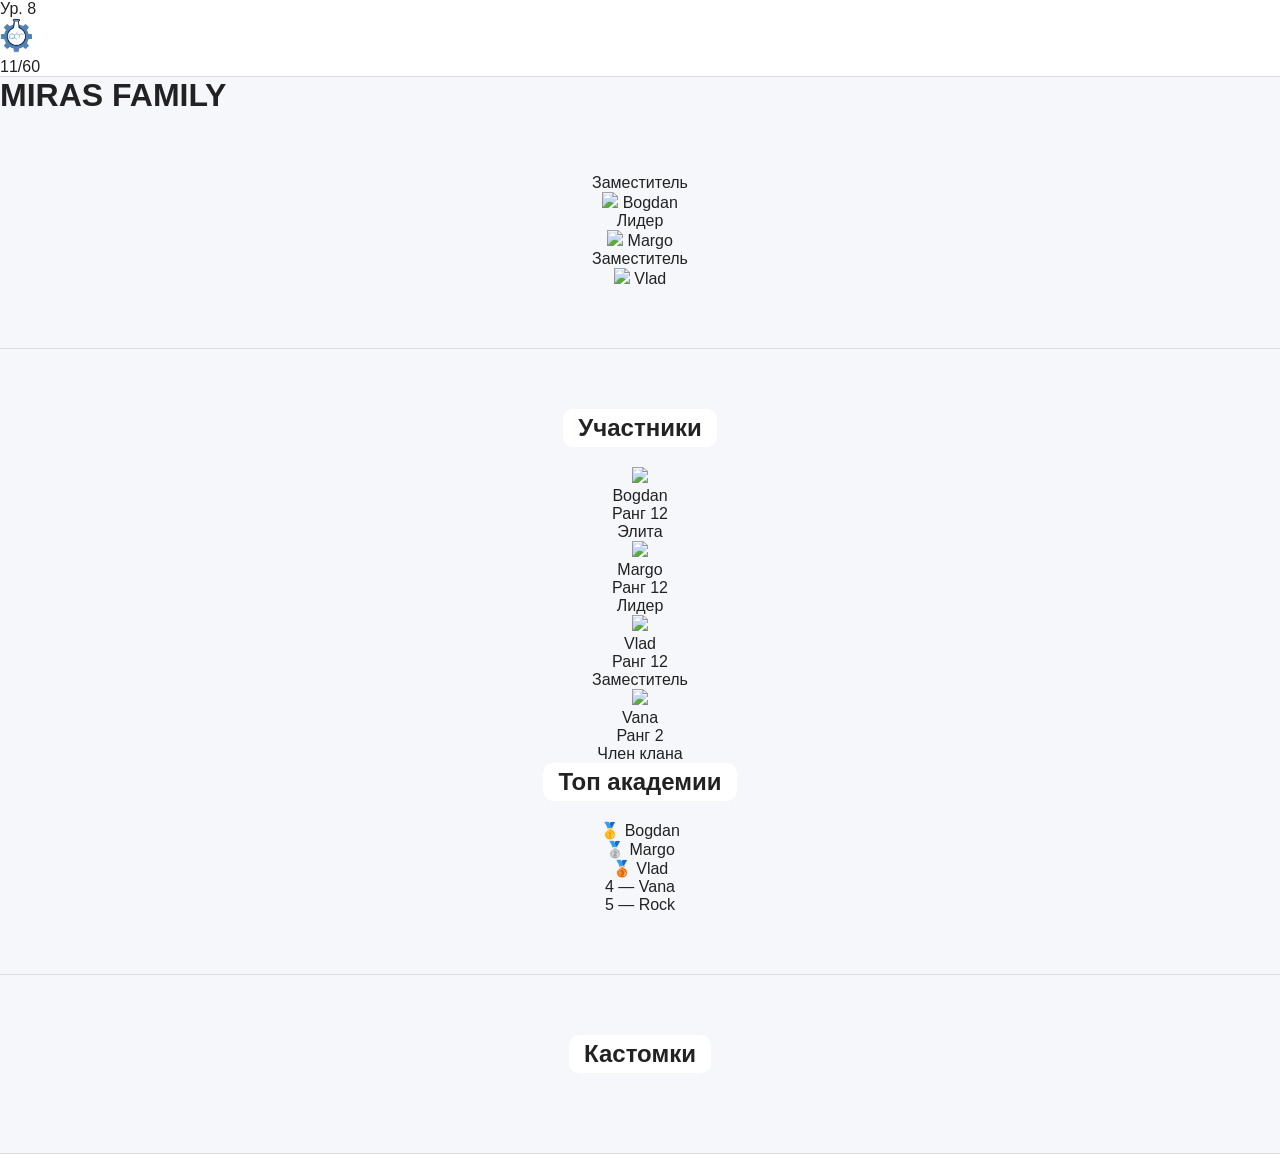
==== index.html @ 9ee2e356 "Update index.html" ====
<!DOCTYPE html>
<html lang="ru">
<head>
  <meta charset="UTF-8">
  <meta name="viewport" content="width=device-width, initial-scale=1.0">
  <title>MIRAS FAMILY</title>
  <link rel="stylesheet" href="styles.css">
</head>
<body>

<header class="header">
  <div>Ур. 8</div>

  <div class="logo">
    <img src="logo.png">
  </div>

  <div>11/60</div>
</header>

<h1 class="title">MIRAS FAMILY</h1>

<!-- ЛИДЕРЫ -->
<section class="leaders">

  <div class="leader">
    <p class="role zam-role">Заместитель</p>
    <img src="img/bogdan.png" class="avatar">
    <span>Bogdan</span>
  </div>

  <div class="leader center">
    <p class="role leader-role">Лидер</p>
    <img src="img/margo.png" class="avatar">
    <span>Margo</span>
  </div>

  <div class="leader">
    <p class="role zam-role">Заместитель</p>
    <img src="img/vlad.png" class="avatar">
    <span>Vlad</span>
  </div>

</section>

<!-- ОСНОВА -->
<section class="main">

  <div class="members">
    <h2>Участники</h2>

    <div class="member">
      <img src="img/bogdan.png" class="avatar small">
      <div>
        <p>Bogdan</p>
        <span>Ранг 12</span><br>
        <span class="role elite-role">Элита</span>
      </div>
    </div>

    <div class="member">
      <img src="img/margo.png" class="avatar small">
      <div>
        <p>Margo</p>
        <span>Ранг 12</span><br>
        <span class="role leader-role">Лидер</span>
      </div>
    </div>

    <div class="member">
      <img src="img/vlad.png" class="avatar small">
      <div>
        <p>Vlad</p>
        <span>Ранг 12</span><br>
        <span class="role zam-role">Заместитель</span>
      </div>
    </div>

    <div class="member">
      <img src="img/vana.png" class="avatar small">
      <div>
        <p>Vana</p>
        <span>Ранг 2</span><br>
        <span class="role member-role">Член клана</span>
      </div>
    </div>

  </div>

  <div class="top">
    <h2>Топ академии</h2>

    <div class="top-item">🥇 Bogdan</div>
    <div class="top-item">🥈 Margo</div>
    <div class="top-item">🥉 Vlad</div>
    <div class="top-item">4 — Vana</div>
    <div class="top-item">5 — Rock</div>
  </div>

</section>

<section class="customs">
  <h2>Кастомки</h2>
</section>

</body>
</html>
---- styles.css ----
* {
  margin: 0;
  padding: 0;
  box-sizing: border-box;
  font-family: Arial, sans-serif;
}

body {
  background: #f5f7fa;
  color: #222;
}

.container {
  width: 90%;
  max-width: 1200px;
  margin: auto;
}

/* HEADER */
header {
  background: white;
  border-bottom: 1px solid #ddd;
}

.top-bar {
  display: flex;
  justify-content: space-between;
  padding: 10px 0;
  font-size: 14px;
}

.logo {
  display: flex;
  align-items: center;
}

.logo img {
  height: 40px;
  margin-right: 10px;
}

/* NAV */
nav {
  display: flex;
  justify-content: center;
  gap: 25px;
  padding: 10px 0;
}

nav a {
  text-decoration: none;
  color: #333;
  font-weight: 500;
}

nav a:hover {
  color: #0077ff;
}

/* BUTTON */
.btn {
  border: 1px solid #0077ff;
  padding: 6px 12px;
  border-radius: 6px;
  color: #0077ff;
}

/* SECTIONS */
section {
  padding: 60px 0;
  border-bottom: 1px solid #ddd;
  text-align: center;
}

h2 {
  display: inline-block;
  padding: 5px 15px;
  background: white;
  border-radius: 10px;
  margin-bottom: 20px;
}

/* FOOTER */
footer {
  background: white;
  padding: 40px 0;
  font-size: 14px;
}

.footer-grid {
  display: flex;
  justify-content: space-between;
  flex-wrap: wrap;
  gap: 20px;
}

.footer-col {
  max-width: 250px;
}

.footer-bottom {
  margin-top: 20px;
  text-align: center;
  font-size: 13px;
  color: #777;
}
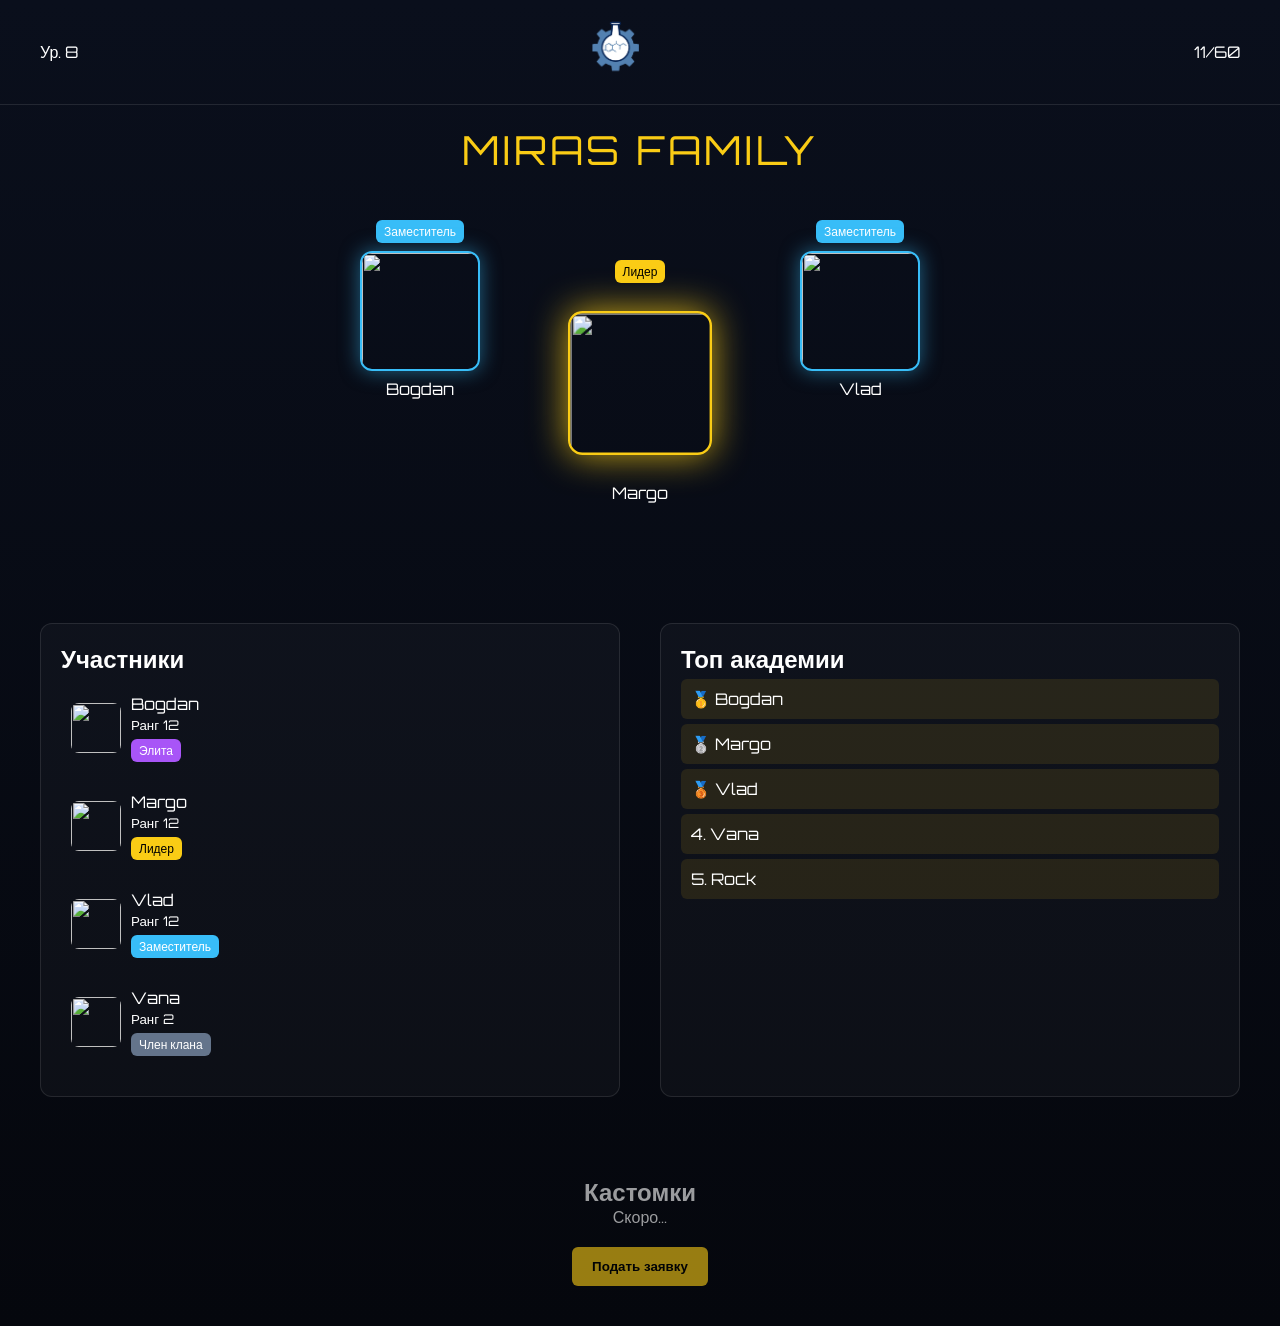
==== commit b9f91468: "Update index.html" ====
--- a/index.html
+++ b/index.html
@@ -1,107 +1,246 @@
 <!DOCTYPE html>
 <html lang="ru">
 <head>
-  <meta charset="UTF-8">
-  <meta name="viewport" content="width=device-width, initial-scale=1.0">
-  <title>MIRAS FAMILY</title>
-  <link rel="stylesheet" href="styles.css">
+    <meta charset="UTF-8">
+    <meta name="viewport" content="width=device-width, initial-scale=1.0">
+    <title>MIRAS FAMILY | PUBG MOBILE</title>
+    <link href="https://fonts.googleapis.com/css2?family=Orbitron:wght@400;700&display=swap" rel="stylesheet">
+    <style>
+        * {
+            margin: 0;
+            padding: 0;
+            box-sizing: border-box;
+        }
+
+        body {
+            font-family: 'Orbitron', sans-serif;
+            background: linear-gradient(180deg,#0a0f1c,#05070d);
+            color: #fff;
+        }
+
+        header {
+            display: flex;
+            justify-content: space-between;
+            align-items: center;
+            padding: 20px 40px;
+            border-bottom: 1px solid rgba(255,255,255,0.1);
+        }
+
+        .logo img {
+            height: 60px;
+        }
+
+        .title {
+            text-align: center;
+            font-size: 40px;
+            margin: 20px 0;
+            letter-spacing: 3px;
+            color: #facc15;
+        }
+
+        .leaders {
+            display: flex;
+            justify-content: center;
+            gap: 60px;
+            margin: 40px 0;
+        }
+
+        .leader {
+            display: flex;
+            flex-direction: column;
+            align-items: center;
+            text-align: center;
+            gap: 8px;
+        }
+
+            .leader img {
+                width: 120px;
+                height: 120px;
+                border-radius: 12px;
+                border: 2px solid #38bdf8;
+                box-shadow: 0 0 20px rgba(56,189,248,0.5);
+            }
+
+            .leader.main img {
+                border-color: #facc15;
+                box-shadow: 0 0 30px rgba(250,204,21,0.8);
+                transform: scale(1.2);
+            }
+
+        /* РОЛИ */
+        .role {
+            font-size: 12px;
+            padding: 4px 8px;
+            border-radius: 6px;
+            margin-top: 5px;
+            display: inline-block;
+        }
+
+        .leader-role {
+            background: #facc15;
+            color: #000;
+        }
+
+        .zam-role {
+            background: #38bdf8;
+        }
+
+        .elite-role {
+            background: #a855f7;
+        }
+
+        .member-role {
+            background: #64748b;
+        }
+
+        .main {
+            display: flex;
+            padding: 40px;
+            gap: 40px;
+        }
+
+        .members, .top {
+            flex: 1;
+            background: rgba(255,255,255,0.03);
+            padding: 20px;
+            border-radius: 12px;
+            border: 1px solid rgba(255,255,255,0.1);
+        }
+
+        .member {
+            display: flex;
+            align-items: center;
+            margin: 10px 0;
+            padding: 10px;
+            border-radius: 8px;
+            transition: 0.3s;
+        }
+
+            .member:hover {
+                background: rgba(56,189,248,0.1);
+            }
+
+            .member img {
+                width: 50px;
+                height: 50px;
+                border-radius: 8px;
+                margin-right: 10px;
+            }
+
+        .top-item {
+            padding: 10px;
+            margin: 5px 0;
+            border-radius: 6px;
+            background: rgba(250,204,21,0.1);
+        }
+
+        .customs {
+            text-align: center;
+            margin: 40px 0;
+            opacity: 0.6;
+        }
+
+        button {
+            background: #facc15;
+            border: none;
+            padding: 12px 20px;
+            border-radius: 6px;
+            cursor: pointer;
+            font-weight: bold;
+            margin-top: 20px;
+        }
+    </style>
 </head>
 <body>
 
-<header class="header">
-  <div>Ур. 8</div>
-
-  <div class="logo">
-    <img src="logo.png">
-  </div>
-
-  <div>11/60</div>
-</header>
-
-<h1 class="title">MIRAS FAMILY</h1>
-
-<!-- ЛИДЕРЫ -->
-<section class="leaders">
-
-  <div class="leader">
-    <p class="role zam-role">Заместитель</p>
-    <img src="img/bogdan.png" class="avatar">
-    <span>Bogdan</span>
-  </div>
-
-  <div class="leader center">
-    <p class="role leader-role">Лидер</p>
-    <img src="img/margo.png" class="avatar">
-    <span>Margo</span>
-  </div>
-
-  <div class="leader">
-    <p class="role zam-role">Заместитель</p>
-    <img src="img/vlad.png" class="avatar">
-    <span>Vlad</span>
-  </div>
-
-</section>
-
-<!-- ОСНОВА -->
-<section class="main">
-
-  <div class="members">
-    <h2>Участники</h2>
-
-    <div class="member">
-      <img src="img/bogdan.png" class="avatar small">
-      <div>
-        <p>Bogdan</p>
-        <span>Ранг 12</span><br>
-        <span class="role elite-role">Элита</span>
-      </div>
+    <header>
+        <div>Ур. 8</div>
+        <div class="logo"><img src="logo.png"></div>
+        <div>11/60</div>
+    </header>
+
+    <div class="title">MIRAS FAMILY</div>
+
+    <section class="leaders">
+        <div class="leader">
+            <div class="role zam-role">Заместитель</div>
+            <img src="img/bogdan.png">
+            <span>Bogdan</span>
+        </div>
+
+        <div class="leader main">
+            <div class="role leader-role">Лидер</div>
+            <img src="img/margo.png">
+            <span>Margo</span>
+        </div>
+
+        <div class="leader">
+            <div class="role zam-role">Заместитель</div>
+            <img src="img/vlad.png">
+            <span>Vlad</span>
+        </div>
+    </section>
+
+    <section class="main">
+
+        <div class="members">
+            <h2>Участники</h2>
+
+            <div class="member">
+                <img src="img/bogdan.png">
+                <div>
+                    Bogdan<br>
+                    <small>Ранг 12</small><br>
+                    <span class="role elite-role">Элита</span>
+                </div>
+            </div>
+
+            <div class="member">
+                <img src="img/margo.png">
+                <div>
+                    Margo<br>
+                    <small>Ранг 12</small><br>
+                    <span class="role leader-role">Лидер</span>
+                </div>
+            </div>
+
+            <div class="member">
+                <img src="img/vlad.png">
+                <div>
+                    Vlad<br>
+                    <small>Ранг 12</small><br>
+                    <span class="role zam-role">Заместитель</span>
+                </div>
+            </div>
+
+            <div class="member">
+                <img src="img/vana.png">
+                <div>
+                    Vana<br>
+                    <small>Ранг 2</small><br>
+                    <span class="role member-role">Член клана</span>
+                </div>
+            </div>
+
+        </div>
+
+        <div class="top">
+            <h2>Топ академии</h2>
+
+            <div class="top-item">🥇 Bogdan</div>
+            <div class="top-item">🥈 Margo</div>
+            <div class="top-item">🥉 Vlad</div>
+            <div class="top-item">4. Vana</div>
+            <div class="top-item">5. Rock</div>
+        </div>
+
+    </section>
+
+    <div class="customs">
+        <h2>Кастомки</h2>
+        <p>Скоро...</p>
+        <button>Подать заявку</button>
     </div>
-
-    <div class="member">
-      <img src="img/margo.png" class="avatar small">
-      <div>
-        <p>Margo</p>
-        <span>Ранг 12</span><br>
-        <span class="role leader-role">Лидер</span>
-      </div>
-    </div>
-
-    <div class="member">
-      <img src="img/vlad.png" class="avatar small">
-      <div>
-        <p>Vlad</p>
-        <span>Ранг 12</span><br>
-        <span class="role zam-role">Заместитель</span>
-      </div>
-    </div>
-
-    <div class="member">
-      <img src="img/vana.png" class="avatar small">
-      <div>
-        <p>Vana</p>
-        <span>Ранг 2</span><br>
-        <span class="role member-role">Член клана</span>
-      </div>
-    </div>
-
-  </div>
-
-  <div class="top">
-    <h2>Топ академии</h2>
-
-    <div class="top-item">🥇 Bogdan</div>
-    <div class="top-item">🥈 Margo</div>
-    <div class="top-item">🥉 Vlad</div>
-    <div class="top-item">4 — Vana</div>
-    <div class="top-item">5 — Rock</div>
-  </div>
-
-</section>
-
-<section class="customs">
-  <h2>Кастомки</h2>
-</section>
 
 </body>
 </html>
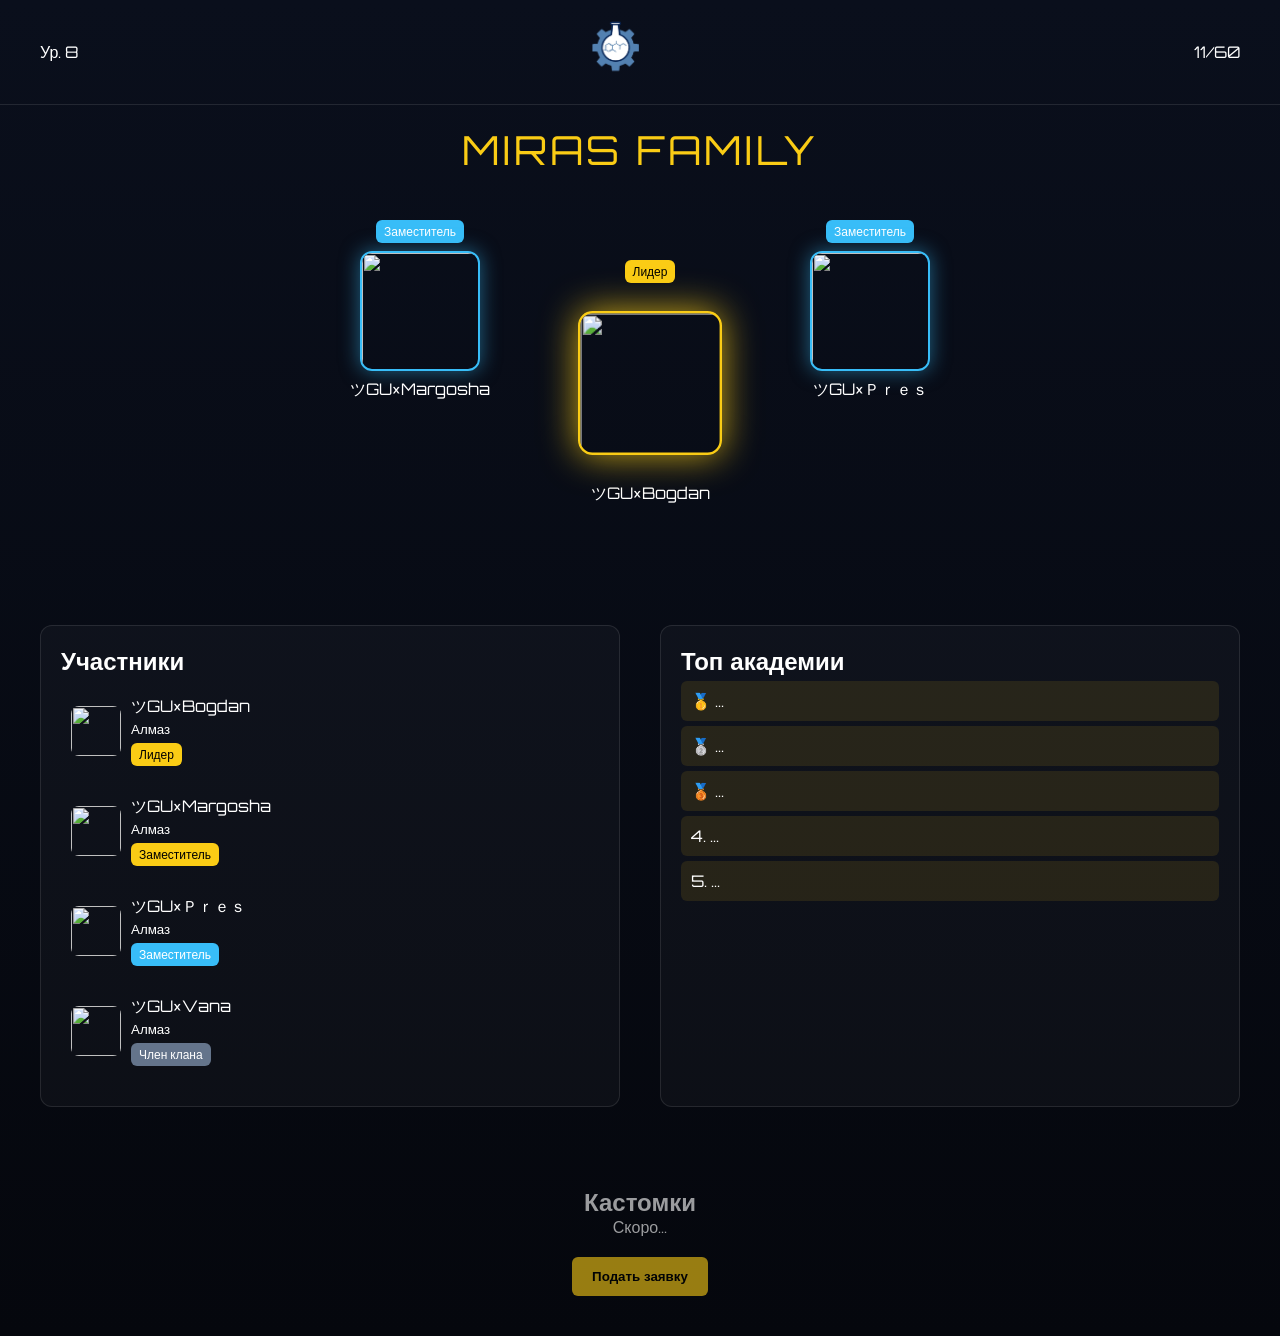
==== commit f2d6db30: "Update index.html" ====
--- a/index.html
+++ b/index.html
@@ -1,8 +1,8 @@
 <!DOCTYPE html>
 <html lang="ru">
 <head>
-    <meta charset="UTF-8">
-    <meta name="viewport" content="width=device-width, initial-scale=1.0">
+  <meta charset="UTF-8">
+<meta name="viewport" content="width=device-width, initial-scale=1.0">
     <title>MIRAS FAMILY | PUBG MOBILE</title>
     <link href="https://fonts.googleapis.com/css2?family=Orbitron:wght@400;700&display=swap" rel="stylesheet">
     <style>
@@ -149,6 +149,66 @@
             font-weight: bold;
             margin-top: 20px;
         }
+      /* 📱 МОБИЛЬНАЯ ВЕРСИЯ */
+@media (max-width: 768px) {
+
+    header {
+        flex-direction: column;
+        gap: 10px;
+        padding: 15px;
+        text-align: center;
+    }
+
+    .title {
+        font-size: 24px;
+    }
+
+    /* ЛИДЕРЫ */
+    .leaders {
+        flex-direction: column;
+        gap: 30px;
+    }
+
+    .leader img {
+        width: 90px;
+        height: 90px;
+    }
+
+    .leader.main img {
+        transform: scale(1.1);
+    }
+
+    /* ОСНОВНОЙ БЛОК */
+    .main {
+        flex-direction: column;
+        padding: 20px;
+    }
+
+    .members, .top {
+        width: 100%;
+    }
+
+    /* УЧАСТНИКИ */
+    .member {
+        padding: 12px;
+    }
+
+    .member img {
+        width: 45px;
+        height: 45px;
+    }
+
+    /* ТОП */
+    .top-item {
+        font-size: 14px;
+    }
+
+    /* КНОПКА */
+    button {
+        width: 100%;
+    }
+
+}
     </style>
 </head>
 <body>
@@ -164,20 +224,20 @@
     <section class="leaders">
         <div class="leader">
             <div class="role zam-role">Заместитель</div>
-            <img src="img/bogdan.png">
-            <span>Bogdan</span>
+            <img src="img/margo.png">
+            <span>ツGU×Margosha</span>
         </div>
 
         <div class="leader main">
             <div class="role leader-role">Лидер</div>
-            <img src="img/margo.png">
-            <span>Margo</span>
+            <img src="img/bogdan.png">
+            <span>ツGU×Bogdan</span>
         </div>
 
         <div class="leader">
             <div class="role zam-role">Заместитель</div>
             <img src="img/vlad.png">
-            <span>Vlad</span>
+            <span>ツGU×Ｐｒｅｓ</span>
         </div>
     </section>
 
@@ -189,26 +249,26 @@
             <div class="member">
                 <img src="img/bogdan.png">
                 <div>
-                    Bogdan<br>
-                    <small>Ранг 12</small><br>
-                    <span class="role elite-role">Элита</span>
+                    ツGU×Bogdan<br>
+                    <small>Алмаз</small><br>
+                    <span class="role leader-role">Лидер</span>
                 </div>
             </div>
 
             <div class="member">
                 <img src="img/margo.png">
                 <div>
-                    Margo<br>
-                    <small>Ранг 12</small><br>
-                    <span class="role leader-role">Лидер</span>
+                    ツGU×Margosha<br>
+                    <small>Алмаз</small><br>
+                    <span class="role leader-role">Заместитель</span>
                 </div>
             </div>
 
             <div class="member">
                 <img src="img/vlad.png">
                 <div>
-                    Vlad<br>
-                    <small>Ранг 12</small><br>
+                    ツGU×Ｐｒｅｓ<br>
+                    <small>Алмаз</small><br>
                     <span class="role zam-role">Заместитель</span>
                 </div>
             </div>
@@ -216,8 +276,8 @@
             <div class="member">
                 <img src="img/vana.png">
                 <div>
-                    Vana<br>
-                    <small>Ранг 2</small><br>
+                    ツGU×Vana<br>
+                    <small>Алмаз</small><br>
                     <span class="role member-role">Член клана</span>
                 </div>
             </div>
@@ -227,11 +287,11 @@
         <div class="top">
             <h2>Топ академии</h2>
 
-            <div class="top-item">🥇 Bogdan</div>
-            <div class="top-item">🥈 Margo</div>
-            <div class="top-item">🥉 Vlad</div>
-            <div class="top-item">4. Vana</div>
-            <div class="top-item">5. Rock</div>
+            <div class="top-item">🥇 ...</div>
+            <div class="top-item">🥈 ...</div>
+            <div class="top-item">🥉 ...</div>
+            <div class="top-item">4. ...</div>
+            <div class="top-item">5. ...</div>
         </div>
 
     </section>
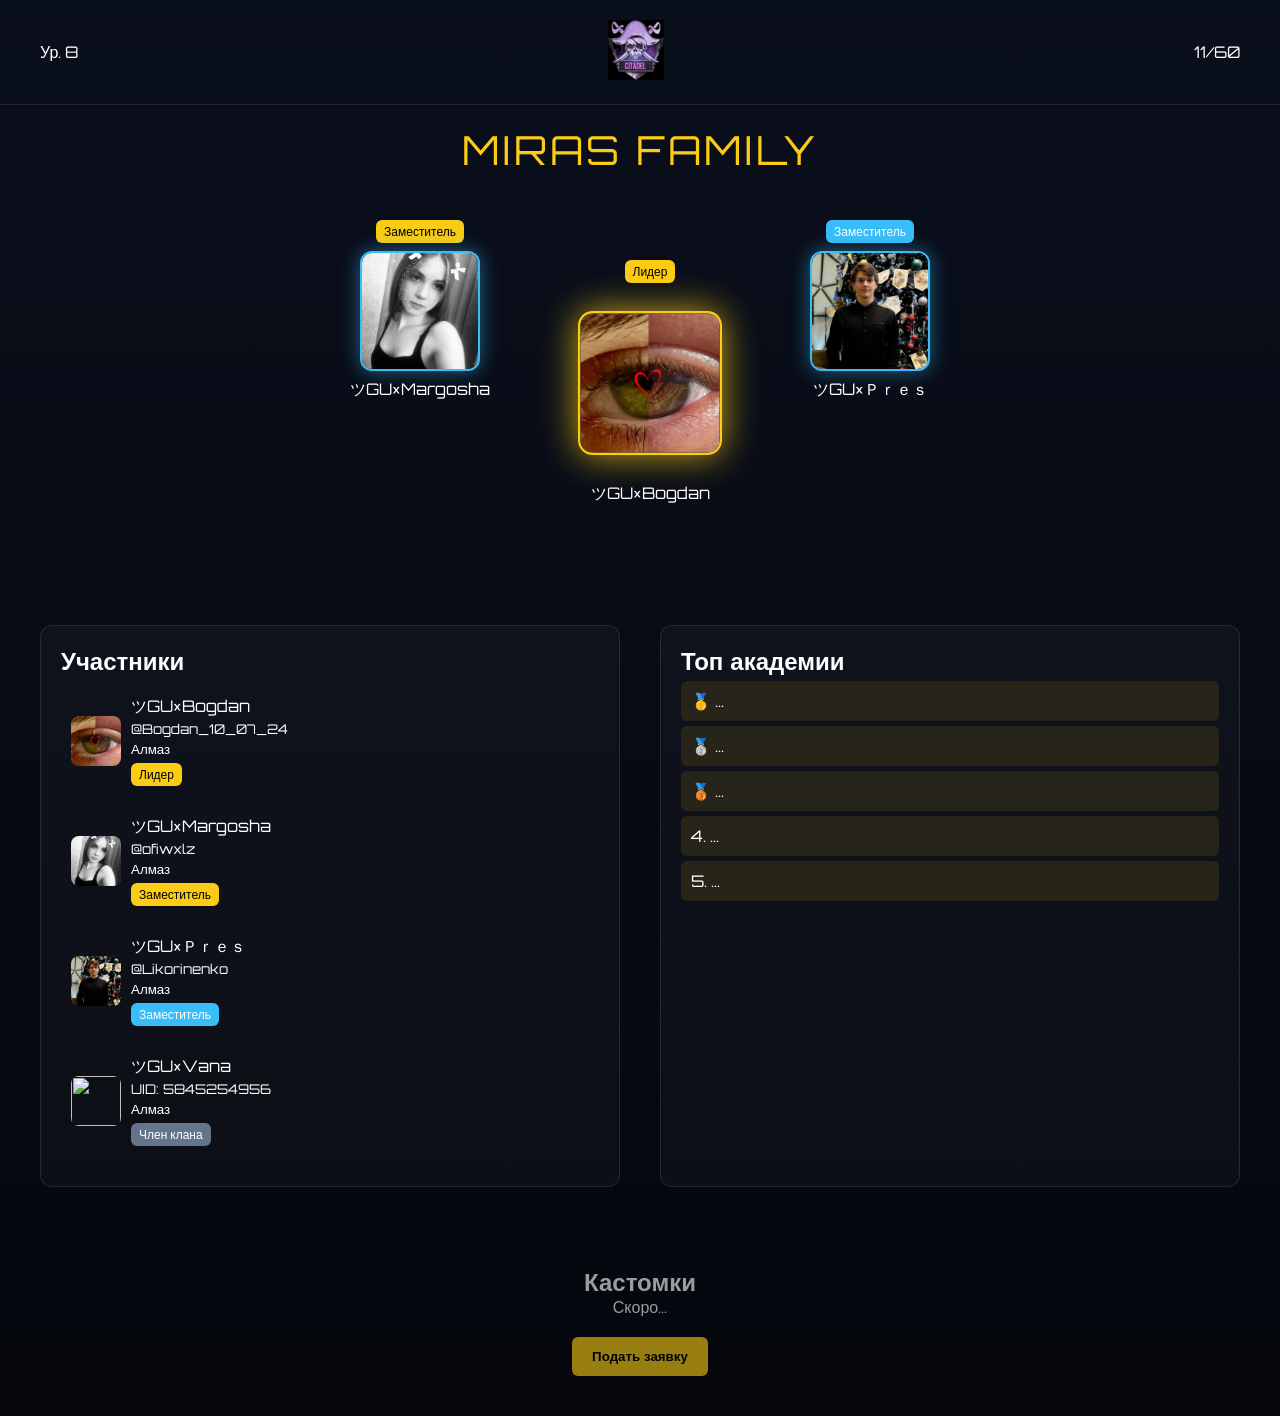
==== commit d9540294: "Refactor index.html structure and content" ====
--- a/index.html
+++ b/index.html
@@ -223,7 +223,7 @@
 
     <section class="leaders">
         <div class="leader">
-            <div class="role zam-role">Заместитель</div>
+           <span class="role leader-role">Заместитель</span>
             <img src="img/margo.png">
             <span>ツGU×Margosha</span>
         </div>
@@ -250,6 +250,7 @@
                 <img src="img/bogdan.png">
                 <div>
                     ツGU×Bogdan<br>
+                    <small>@Bogdan_10_07_24</small><br>
                     <small>Алмаз</small><br>
                     <span class="role leader-role">Лидер</span>
                 </div>
@@ -259,6 +260,7 @@
                 <img src="img/margo.png">
                 <div>
                     ツGU×Margosha<br>
+                    <small>@ofiwxlz</small><br>
                     <small>Алмаз</small><br>
                     <span class="role leader-role">Заместитель</span>
                 </div>
@@ -268,6 +270,7 @@
                 <img src="img/vlad.png">
                 <div>
                     ツGU×Ｐｒｅｓ<br>
+                    <small>@Likorinenko</small><br>
                     <small>Алмаз</small><br>
                     <span class="role zam-role">Заместитель</span>
                 </div>
@@ -277,6 +280,7 @@
                 <img src="img/vana.png">
                 <div>
                     ツGU×Vana<br>
+                    <small>UID: 5845254956</small><br> 
                     <small>Алмаз</small><br>
                     <span class="role member-role">Член клана</span>
                 </div>
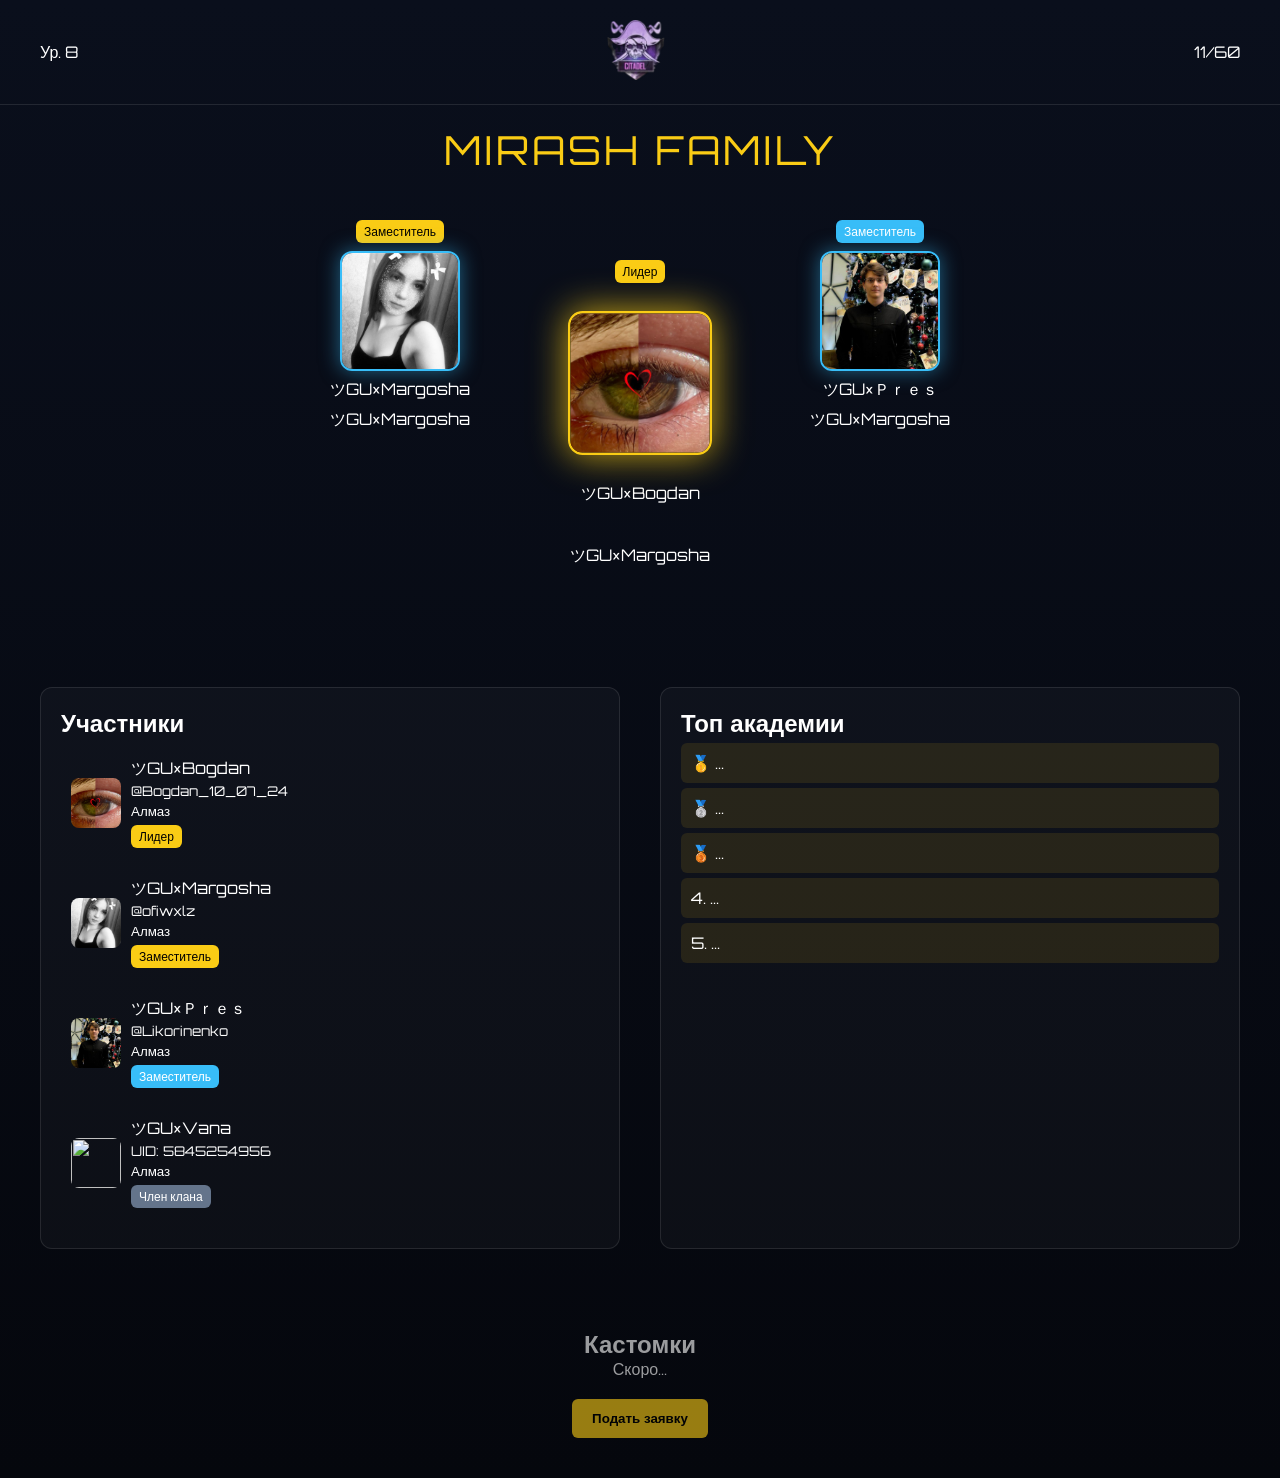
==== commit f79128e1: "Update index.html" ====
--- a/index.html
+++ b/index.html
@@ -3,7 +3,7 @@
 <head>
   <meta charset="UTF-8">
 <meta name="viewport" content="width=device-width, initial-scale=1.0">
-    <title>MIRAS FAMILY | PUBG MOBILE</title>
+    <title>MIRASH FAMILY | PUBG MOBILE</title>
     <link href="https://fonts.googleapis.com/css2?family=Orbitron:wght@400;700&display=swap" rel="stylesheet">
     <style>
         * {
@@ -219,25 +219,29 @@
         <div>11/60</div>
     </header>
 
-    <div class="title">MIRAS FAMILY</div>
+    <div class="title">MIRASH FAMILY</div>
 
     <section class="leaders">
         <div class="leader">
            <span class="role leader-role">Заместитель</span>
             <img src="img/margo.png">
             <span>ツGU×Margosha</span>
+            <span>ツGU×Margosha</span>
+        
         </div>
 
         <div class="leader main">
             <div class="role leader-role">Лидер</div>
             <img src="img/bogdan.png">
             <span>ツGU×Bogdan</span>
+           <span>ツGU×Margosha</span>
         </div>
 
         <div class="leader">
             <div class="role zam-role">Заместитель</div>
             <img src="img/vlad.png">
             <span>ツGU×Ｐｒｅｓ</span>
+           <span>ツGU×Margosha</span>
         </div>
     </section>
 
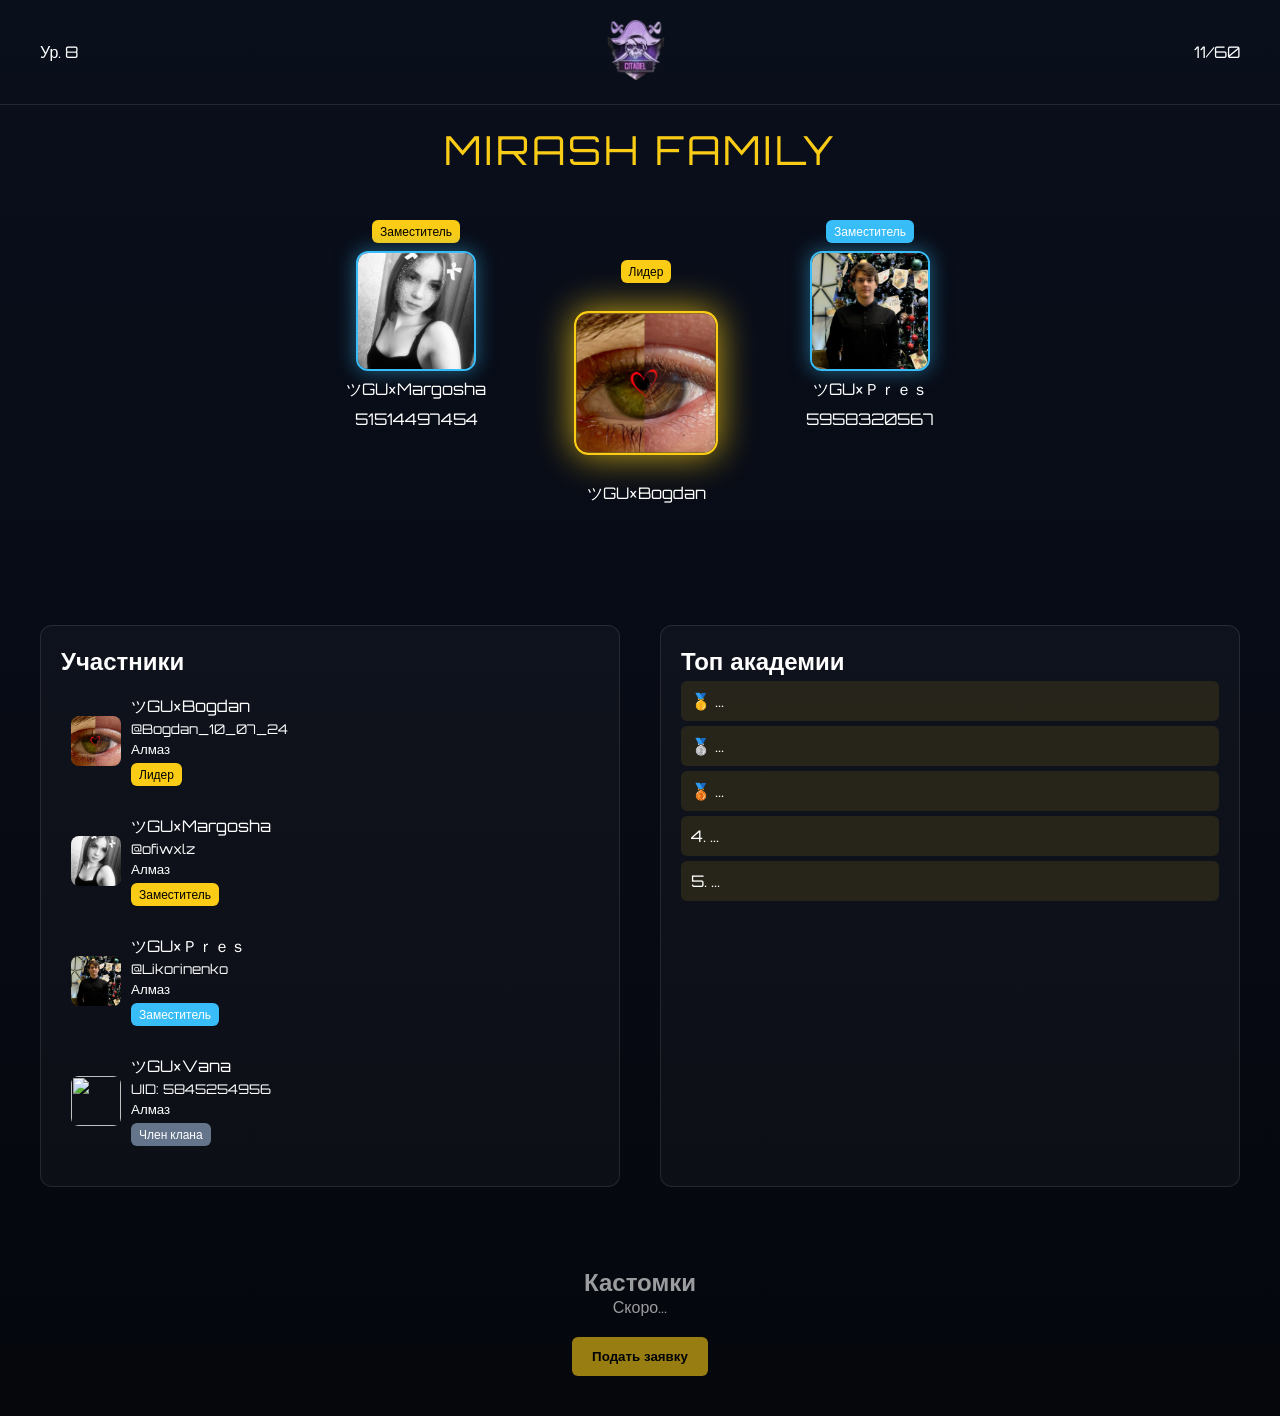
==== commit cae31696: "Update index.html" ====
--- a/index.html
+++ b/index.html
@@ -226,7 +226,7 @@
            <span class="role leader-role">Заместитель</span>
             <img src="img/margo.png">
             <span>ツGU×Margosha</span>
-            <span>ツGU×Margosha</span>
+            <span>51514497454</span>
         
         </div>
 
@@ -234,14 +234,13 @@
             <div class="role leader-role">Лидер</div>
             <img src="img/bogdan.png">
             <span>ツGU×Bogdan</span>
-           <span>ツGU×Margosha</span>
         </div>
 
         <div class="leader">
             <div class="role zam-role">Заместитель</div>
             <img src="img/vlad.png">
             <span>ツGU×Ｐｒｅｓ</span>
-           <span>ツGU×Margosha</span>
+           <span>5958320567</span>
         </div>
     </section>
 
